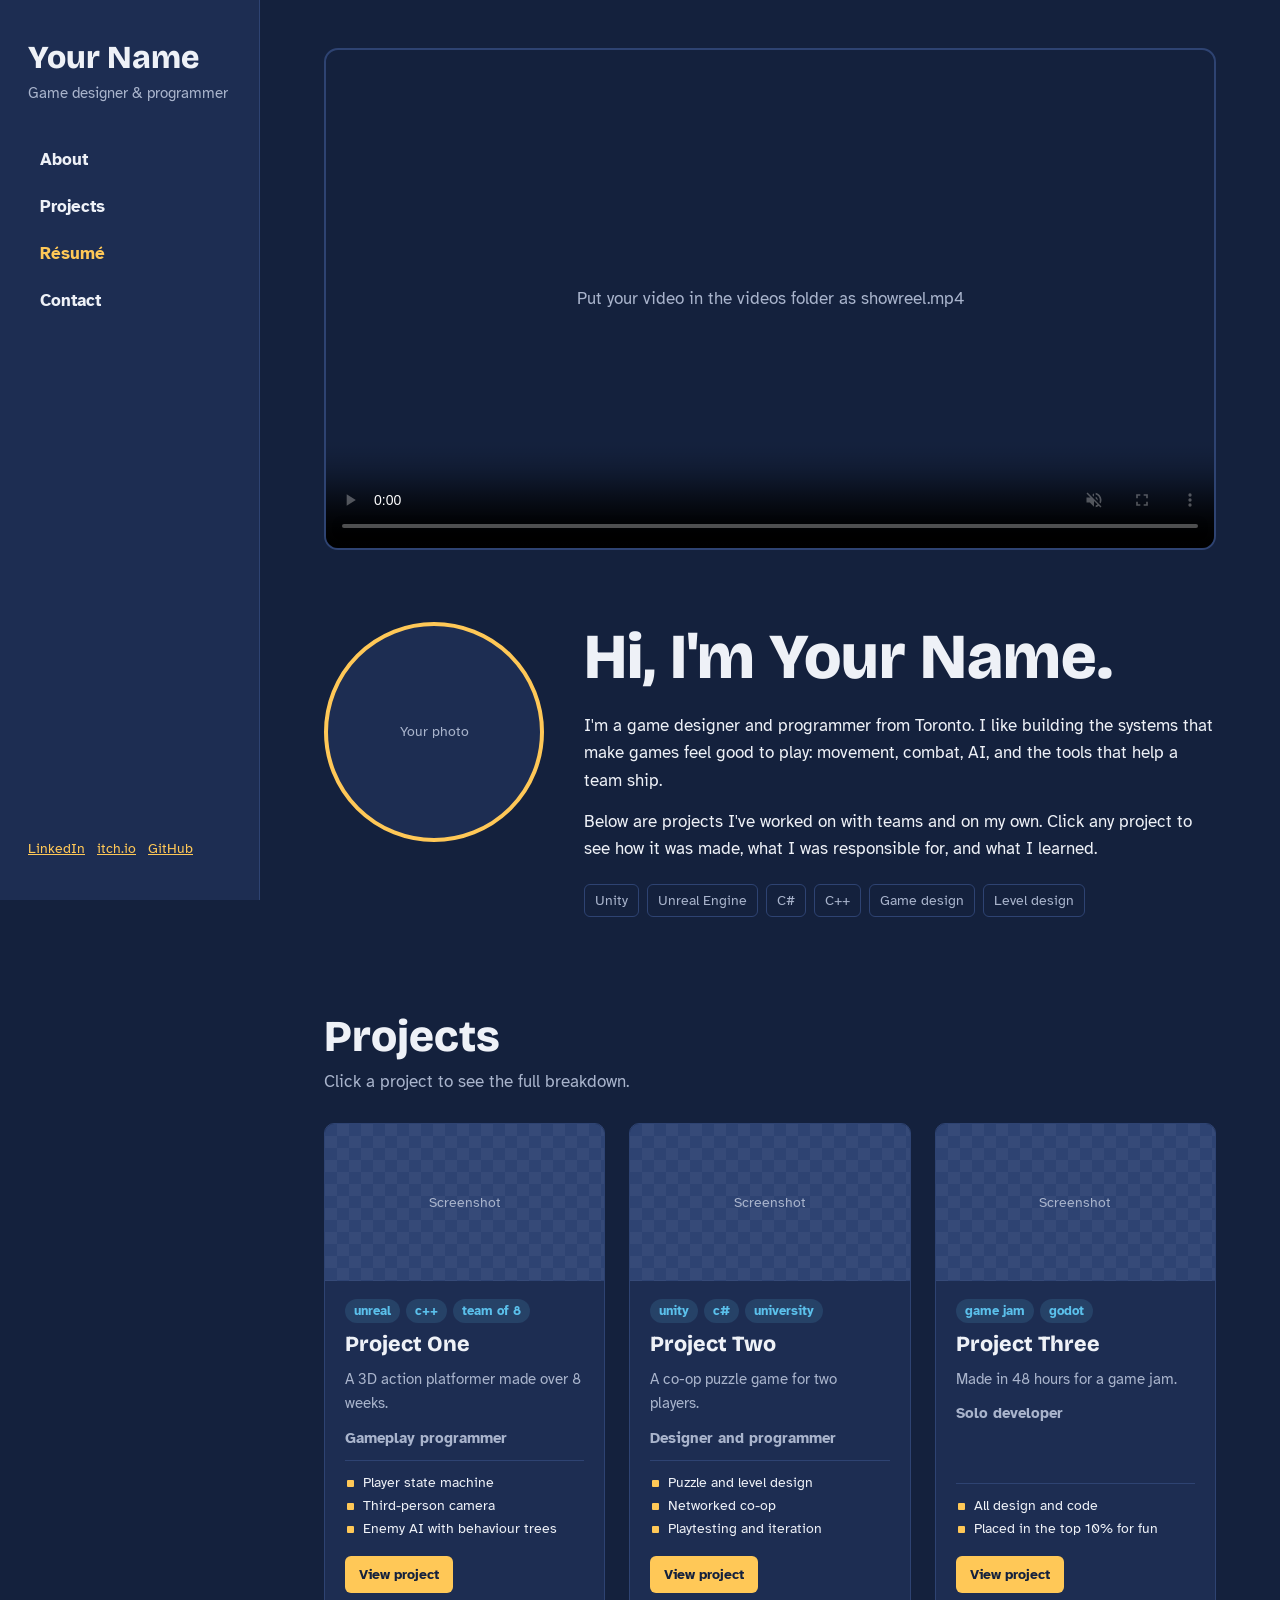
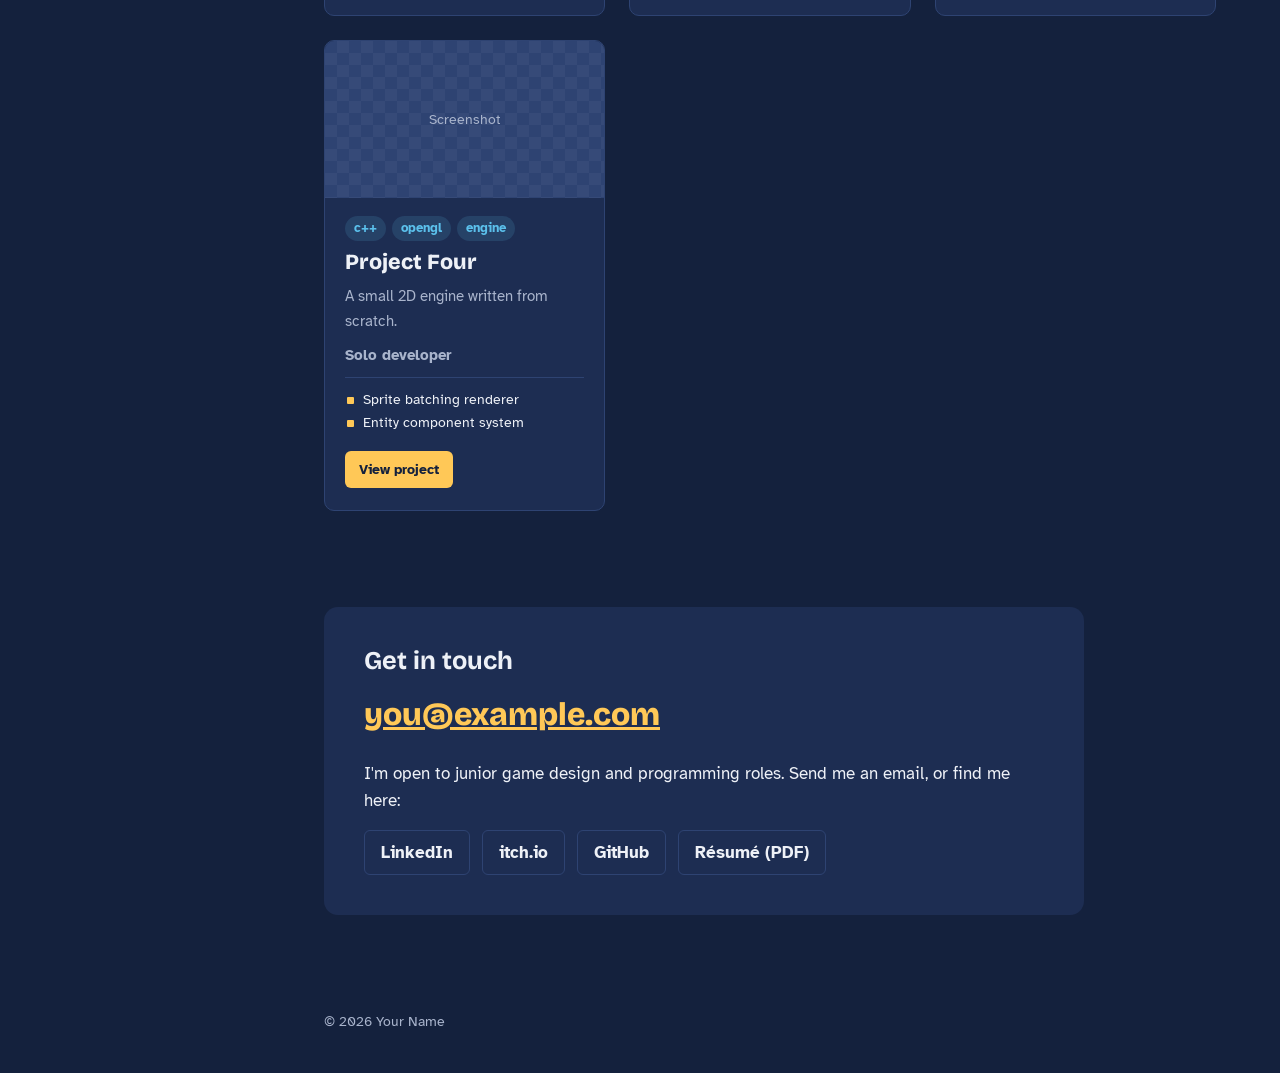
==== index.html @ f571003e "more copy paste yes" ====
<!DOCTYPE html>
<html lang="en">
<head>
<meta charset="UTF-8">
<meta name="viewport" content="width=device-width, initial-scale=1">
<title>Your Name – Game Design & Programming Portfolio</title>
<meta name="description" content="Game design and programming portfolio of Your Name.">
<link rel="preconnect" href="https://fonts.googleapis.com">
<link rel="preconnect" href="https://fonts.gstatic.com" crossorigin>
<link href="https://fonts.googleapis.com/css2?family=Bricolage+Grotesque:opsz,wght@12..96,500;12..96,800&family=Atkinson+Hyperlegible:ital,wght@0,400;0,700;1,400&display=swap" rel="stylesheet">
<link rel="stylesheet" href="style.css">
</head>
<body>

<!-- ===================== SIDEBAR ===================== -->
<aside class="sidebar">
  <a class="brand" href="index.html">
    <h1>Your Name</h1>
    <p>Game designer & programmer</p>
  </a>
  <ul class="nav">
    <li><a href="#about">About</a></li>
    <li><a href="#projects">Projects</a></li>
    <li><a class="resume" href="resume.pdf">Résumé</a></li>
    <li><a href="#contact">Contact</a></li>
  </ul>
  <div class="socials">
    <a href="https://www.linkedin.com/">LinkedIn</a>
    <a href="https://itch.io/">itch.io</a>
    <a href="https://github.com/">GitHub</a>
  </div>
</aside>

<main>

  <!-- ===================== VIDEO ===================== -->
  <div class="showreel">
    <div class="placeholder">Put your video in the videos folder as showreel.mp4</div>
    <!-- Option A: your own video file (plays automatically, muted, on a loop) -->
    <video src="videos/showreel.mp4" poster="images/showreel-poster.jpg"
           autoplay muted loop playsinline controls></video>

    <!-- Option B: a YouTube video instead. Delete the <video> line above and use this.
         Replace VIDEO_ID with the code after "v=" in your YouTube link.
    <iframe src="https://www.youtube.com/embed/VIDEO_ID?autoplay=1&mute=1&loop=1&playlist=VIDEO_ID"
            title="My game development showreel" allow="autoplay; encrypted-media; fullscreen" allowfullscreen></iframe>
    -->
  </div>

  <!-- ===================== ABOUT ===================== -->
  <section id="about" class="about">
    <div class="portrait">
      <!-- Replace with: <img src="images/me.jpg" alt="Photo of Your Name"> -->
      Your photo
    </div>
    <div class="about-text">
      <h2>Hi, I'm Your Name.</h2>
      <p>I'm a game designer and programmer from Toronto. I like building the systems that make games feel good to play: movement, combat, AI, and the tools that help a team ship.</p>
      <p>Below are projects I've worked on with teams and on my own. Click any project to see how it was made, what I was responsible for, and what I learned.</p>
      <ul class="skills">
        <li>Unity</li><li>Unreal Engine</li><li>C#</li><li>C++</li><li>Game design</li><li>Level design</li>
      </ul>
    </div>
  </section>

  <!-- ===================== PROJECTS ===================== -->
  <section id="projects">
    <div class="section-head">
      <h2>Projects</h2>
      <p>Click a project to see the full breakdown.</p>
    </div>
    <div class="grid">

      <!-- To add a project: copy one whole <a class="tile">…</a> block,
           and make a matching page in the projects folder. -->
      <a class="tile" href="projects/project-one.html">
        <div class="shot">Screenshot</div>
        <div class="body">
          <ul class="tags"><li>unreal</li><li>c++</li><li>team of 8</li></ul>
          <h3>Project One</h3>
          <p>A 3D action platformer made over 8 weeks.</p>
          <p class="role">Gameplay programmer</p>
          <ul class="did">
            <li>Player state machine</li>
            <li>Third-person camera</li>
            <li>Enemy AI with behaviour trees</li>
          </ul>
          <span class="view">View project</span>
        </div>
      </a>

      <a class="tile" href="projects/project-two.html">
        <div class="shot">Screenshot</div>
        <div class="body">
          <ul class="tags"><li>unity</li><li>c#</li><li>university</li></ul>
          <h3>Project Two</h3>
          <p>A co-op puzzle game for two players.</p>
          <p class="role">Designer and programmer</p>
          <ul class="did">
            <li>Puzzle and level design</li>
            <li>Networked co-op</li>
            <li>Playtesting and iteration</li>
          </ul>
          <span class="view">View project</span>
        </div>
      </a>

      <a class="tile" href="projects/project-three.html">
        <div class="shot">Screenshot</div>
        <div class="body">
          <ul class="tags"><li>game jam</li><li>godot</li></ul>
          <h3>Project Three</h3>
          <p>Made in 48 hours for a game jam.</p>
          <p class="role">Solo developer</p>
          <ul class="did">
            <li>All design and code</li>
            <li>Placed in the top 10% for fun</li>
          </ul>
          <span class="view">View project</span>
        </div>
      </a>

      <a class="tile" href="projects/project-four.html">
        <div class="shot">Screenshot</div>
        <div class="body">
          <ul class="tags"><li>c++</li><li>opengl</li><li>engine</li></ul>
          <h3>Project Four</h3>
          <p>A small 2D engine written from scratch.</p>
          <p class="role">Solo developer</p>
          <ul class="did">
            <li>Sprite batching renderer</li>
            <li>Entity component system</li>
          </ul>
          <span class="view">View project</span>
        </div>
      </a>

    </div>
  </section>

  <!-- ===================== CONTACT ===================== -->
  <section id="contact">
    <div class="contact">
      <h2>Get in touch</h2>
      <a class="email" href="mailto:you@example.com">you@example.com</a>
      <p>I'm open to junior game design and programming roles. Send me an email, or find me here:</p>
      <ul class="links">
        <li><a href="https://www.linkedin.com/">LinkedIn</a></li>
        <li><a href="https://itch.io/">itch.io</a></li>
        <li><a href="https://github.com/">GitHub</a></li>
        <li><a href="resume.pdf">Résumé (PDF)</a></li>
      </ul>
    </div>
  </section>

  <footer>© 2026 Your Name</footer>

</main>
</body>
</html>
---- style.css ----
/* ===== Colours: change these to restyle the whole site ===== */
:root {
  --bg: #14213D;        /* page background */
  --panel: #1D2D52;     /* cards and sidebar */
  --line: #2E4372;      /* borders */
  --text: #EEF1F7;      /* main text */
  --muted: #A9B4CC;     /* secondary text */
  --coin: #FFC857;      /* main accent */
  --sky: #5BC0EB;       /* tag colour */
  --sidebar: 260px;
}

* { box-sizing: border-box; margin: 0; padding: 0; }
html { scroll-behavior: smooth; scroll-padding-top: 24px; }
@media (prefers-reduced-motion: reduce) { html { scroll-behavior: auto; } }

body {
  background: var(--bg);
  color: var(--text);
  font-family: "Atkinson Hyperlegible", "Segoe UI", system-ui, sans-serif;
  font-size: 17px;
  line-height: 1.6;
}
h1, h2, h3 {
  font-family: "Bricolage Grotesque", "Arial Black", system-ui, sans-serif;
  line-height: 1.1;
}
a { color: var(--coin); }
a:focus-visible, .tile:focus-visible { outline: 3px solid var(--coin); outline-offset: 3px; }
img { max-width: 100%; display: block; }

/* ===== Sidebar navigation ===== */
.sidebar {
  position: fixed; inset: 0 auto 0 0; width: var(--sidebar);
  background: var(--panel); border-right: 1px solid var(--line);
  padding: 40px 28px; display: flex; flex-direction: column; gap: 32px;
}
.brand { text-decoration: none; color: var(--text); }
.brand h1 { font-size: 2rem; font-weight: 800; }
.brand p { color: var(--muted); font-size: .95rem; margin-top: 6px; }
.nav { list-style: none; display: flex; flex-direction: column; gap: 4px; }
.nav a {
  display: block; padding: 8px 12px; border-radius: 6px;
  color: var(--text); text-decoration: none; font-weight: 700;
}
.nav a:hover { background: var(--line); }
.nav .resume { color: var(--coin); }
.sidebar .socials { margin-top: auto; display: flex; flex-wrap: wrap; gap: 12px; font-size: .9rem; }

/* ===== Main content ===== */
main { margin-left: var(--sidebar); padding: 48px clamp(20px, 5vw, 72px) 40px; max-width: 1200px; }
section { margin-bottom: 96px; }
.section-head { margin-bottom: 28px; }
.section-head h2 { font-size: clamp(2rem, 4vw, 2.75rem); font-weight: 800; }
.section-head p { color: var(--muted); margin-top: 6px; }

/* ===== Video at the top ===== */
.showreel {
  position: relative; margin-bottom: 72px;
  aspect-ratio: 16 / 9; max-height: 72vh; width: 100%;
  border-radius: 14px; overflow: hidden;
  border: 2px solid var(--line);
}
.showreel video, .showreel iframe {
  position: absolute; inset: 0; width: 100%; height: 100%;
  object-fit: cover; border: 0;
}
.showreel .placeholder {
  position: absolute; inset: 0; display: grid; place-items: center;
  color: var(--muted); text-align: center; padding: 20px;
}

/* About */
.about { display: grid; grid-template-columns: 220px 1fr; gap: 40px; align-items: start; }
.portrait {
  aspect-ratio: 1; border-radius: 50%; overflow: hidden;
  border: 4px solid var(--coin); background: var(--panel);
  display: grid; place-items: center; color: var(--muted); font-size: .9rem;
}
.portrait img { width: 100%; height: 100%; object-fit: cover; }
.about-text { max-width: 64ch; }
.about-text h2 { font-size: clamp(2.4rem, 6vw, 4rem); font-weight: 800; margin-bottom: 20px; }
.about-text p + p { margin-top: 14px; }
.skills { display: flex; flex-wrap: wrap; gap: 8px; margin-top: 22px; list-style: none; }
.skills li { border: 1px solid var(--line); border-radius: 6px; padding: 4px 10px; font-size: .9rem; color: var(--muted); }

/* ===== Project tiles ===== */
.grid { display: grid; grid-template-columns: repeat(auto-fill, minmax(280px, 1fr)); gap: 24px; }
.tile {
  display: flex; flex-direction: column;
  background: var(--panel); border: 1px solid var(--line); border-radius: 10px; overflow: hidden;
  text-decoration: none; color: var(--text);
  transition: transform .15s ease, border-color .15s ease;
}
.tile:hover { transform: translateY(-4px); border-color: var(--coin); }
@media (prefers-reduced-motion: reduce) { .tile { transition: none; } .tile:hover { transform: none; } }
.tile .shot { aspect-ratio: 16 / 9; }
.tile .body { padding: 18px 20px 22px; display: flex; flex-direction: column; gap: 10px; flex: 1; }
.tile h3 { font-size: 1.35rem; font-weight: 800; }
.tile p { color: var(--muted); font-size: .95rem; }
.role { font-size: .9rem; font-weight: 700; }
.tile ul.did { list-style: none; font-size: .9rem; border-top: 1px solid var(--line); padding-top: 10px; margin-top: auto; }
.tile .view {
  align-self: flex-start; margin-top: 6px;
  background: var(--coin); color: var(--bg); font-weight: 700; font-size: .9rem;
  padding: 7px 14px; border-radius: 6px;
}
.tile:hover .view { filter: brightness(1.1); }

ul.did li, .detail ul.did li { padding-left: 18px; position: relative; }
ul.did li::before {
  content: ""; position: absolute; left: 2px; top: .6em;
  width: 7px; height: 7px; background: var(--coin); border-radius: 1px;
}

.tags { display: flex; flex-wrap: wrap; gap: 6px; list-style: none; }
.tags li {
  font-size: .8rem; font-weight: 700; padding: 2px 9px; border-radius: 999px;
  background: rgba(91, 192, 235, .14); color: var(--sky);
}

/* Image placeholder — replace each .shot div's contents with an <img> */
.shot {
  background-color: var(--line);
  background-image:
    linear-gradient(45deg, rgba(255,255,255,.04) 25%, transparent 25%, transparent 75%, rgba(255,255,255,.04) 75%),
    linear-gradient(45deg, rgba(255,255,255,.04) 25%, transparent 25%, transparent 75%, rgba(255,255,255,.04) 75%);
  background-size: 24px 24px; background-position: 0 0, 12px 12px;
  display: grid; place-items: center; color: var(--muted); font-size: .9rem;
}
.shot img { width: 100%; height: 100%; object-fit: cover; }

/* Contact */
.contact { background: var(--panel); border-radius: 14px; padding: 40px; max-width: 760px; }
.contact .email { font-family: "Bricolage Grotesque", system-ui, sans-serif; font-size: clamp(1.3rem, 3vw, 2rem); font-weight: 800; display: inline-block; margin: 14px 0 20px; word-break: break-all; }
.contact .links { display: flex; flex-wrap: wrap; gap: 12px; list-style: none; margin-top: 16px; }
.contact .links a { display: inline-block; padding: 8px 16px; border: 1px solid var(--line); border-radius: 6px; text-decoration: none; color: var(--text); font-weight: 700; }
.contact .links a:hover { border-color: var(--coin); }

footer { color: var(--muted); font-size: .85rem; }

/* ===== Project detail pages ===== */
.back { display: inline-block; margin-bottom: 24px; font-weight: 700; text-decoration: none; }
.back:hover { text-decoration: underline; }
.detail-head { margin-bottom: 28px; }
.detail-head h2 { font-size: clamp(2.4rem, 6vw, 4rem); font-weight: 800; margin: 12px 0 10px; }
.detail-head .lede { color: var(--muted); font-size: 1.15rem; max-width: 60ch; }
.facts {
  display: grid; grid-template-columns: repeat(auto-fit, minmax(150px, 1fr)); gap: 1px;
  background: var(--line); border: 1px solid var(--line); border-radius: 10px; overflow: hidden;
  margin: 32px 0 56px;
}
.facts div { background: var(--panel); padding: 16px 18px; }
.facts dt { color: var(--muted); font-size: .85rem; }
.facts dd { font-weight: 700; }
.detail section { margin-bottom: 56px; max-width: 70ch; }
.detail section.wide { max-width: none; }
.detail h3 { font-size: 1.75rem; font-weight: 800; margin-bottom: 14px; }
.detail p + p { margin-top: 14px; }
.detail ul.did { list-style: none; display: grid; gap: 6px; }
.gallery { display: grid; grid-template-columns: repeat(auto-fill, minmax(260px, 1fr)); gap: 16px; }
.gallery .shot { aspect-ratio: 16 / 9; border-radius: 8px; overflow: hidden; }
.buttons { display: flex; flex-wrap: wrap; gap: 12px; }
.btn {
  display: inline-block; padding: 10px 18px; border-radius: 6px; font-weight: 700; text-decoration: none;
  border: 1px solid var(--line); color: var(--text);
}
.btn.primary { background: var(--coin); border-color: var(--coin); color: var(--bg); }
.btn:hover { border-color: var(--coin); }
.next-project { border-top: 1px solid var(--line); padding-top: 28px; display: flex; justify-content: space-between; gap: 16px; flex-wrap: wrap; }

/* ===== Phones and small screens ===== */
@media (max-width: 900px) {
  .sidebar {
    position: sticky; top: 0; inset: auto; width: 100%; z-index: 10;
    flex-direction: row; align-items: center; gap: 16px; padding: 12px 20px;
    border-right: none; border-bottom: 1px solid var(--line); overflow-x: auto;
  }
  .brand h1 { font-size: 1.3rem; white-space: nowrap; }
  .brand p, .sidebar .socials { display: none; }
  .nav { flex-direction: row; gap: 2px; }
  .nav a { white-space: nowrap; padding: 6px 10px; font-size: .9rem; }
  main { margin-left: 0; padding-top: 28px; }
  html { scroll-padding-top: 72px; }
  .about { grid-template-columns: 1fr; }
  .portrait { width: 160px; }
  .showreel { margin-bottom: 48px; }
}
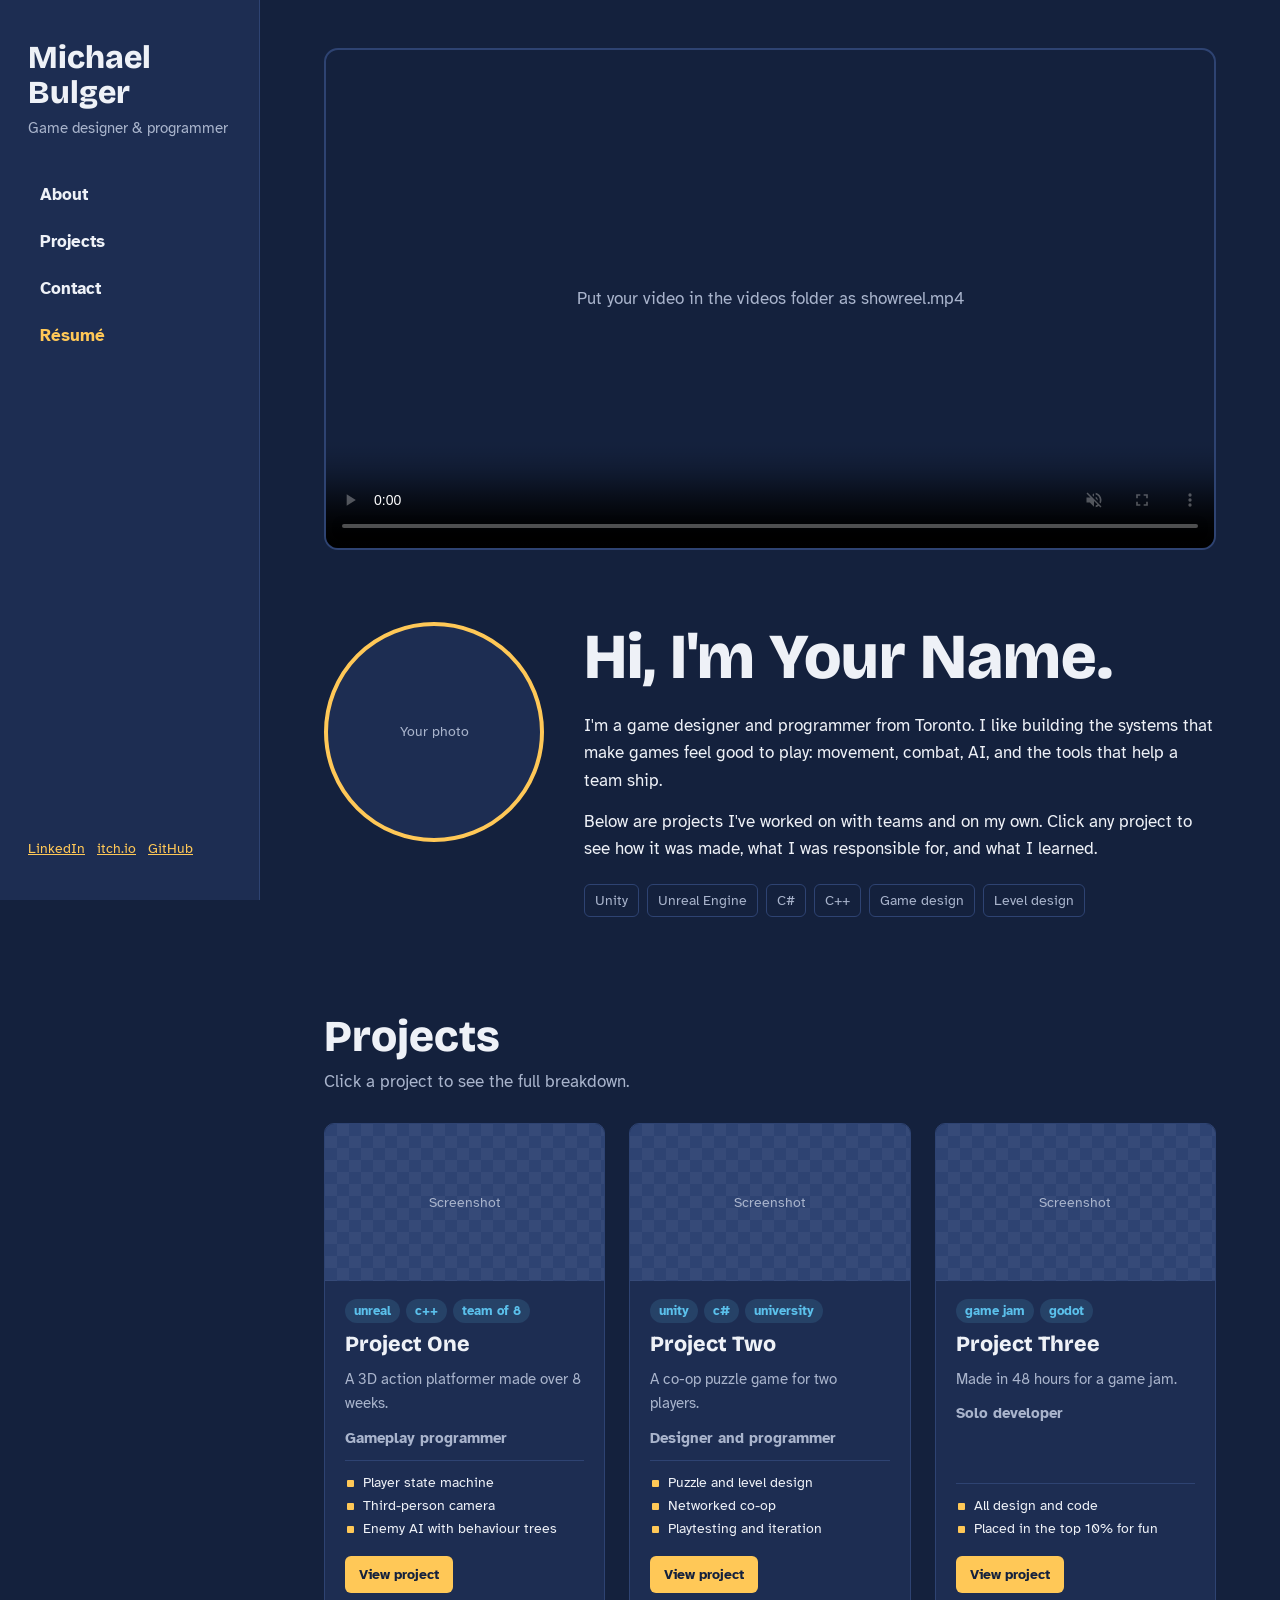
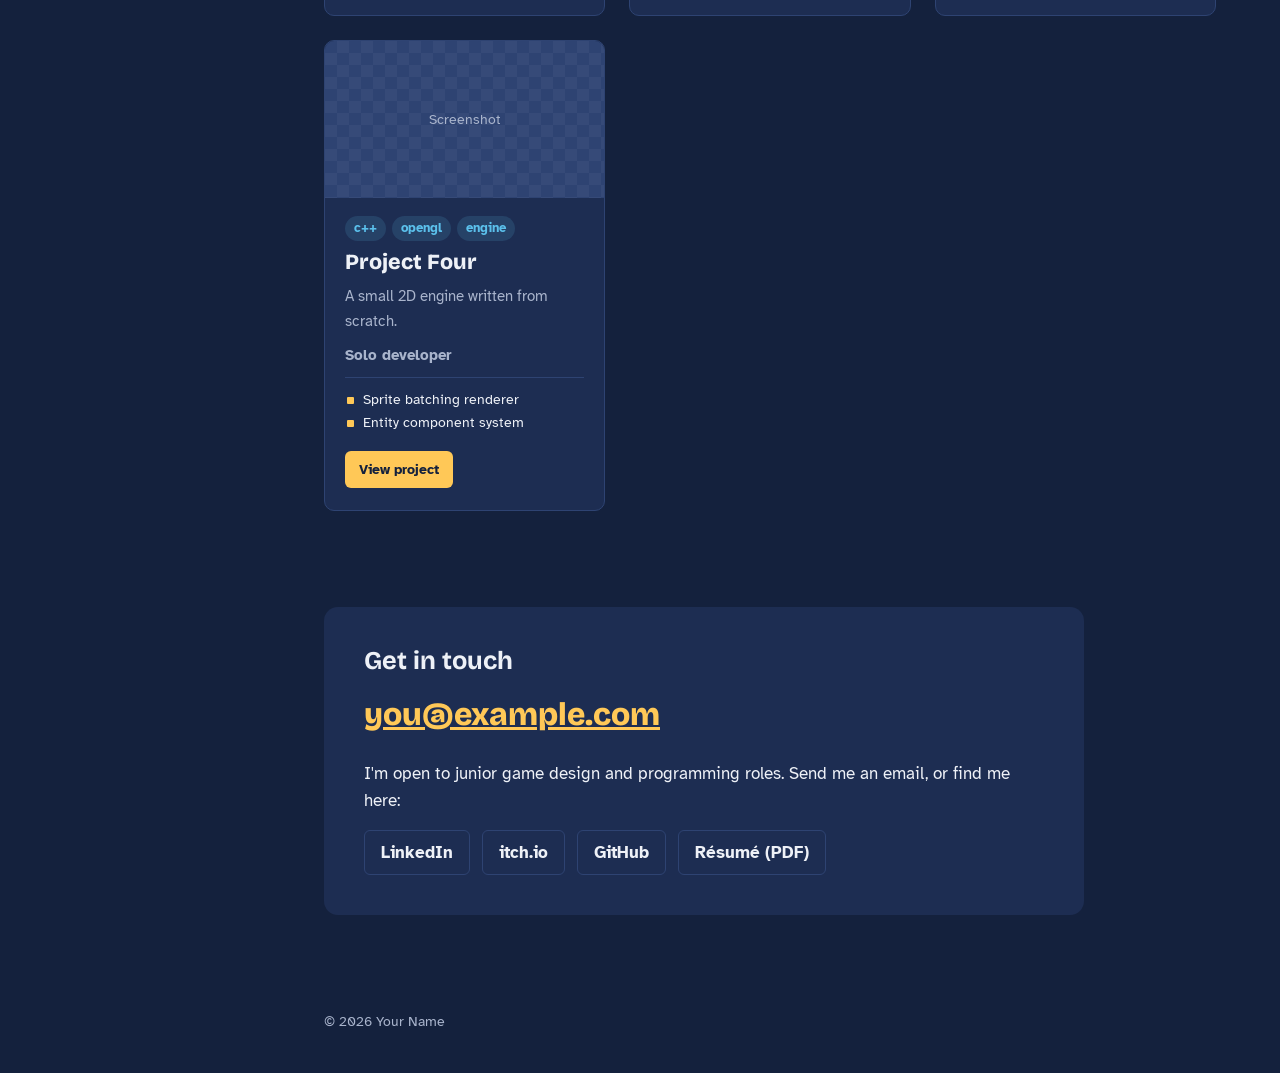
==== commit d17910f6: "links" ====
--- a/index.html
+++ b/index.html
@@ -15,19 +15,19 @@
 <!-- ===================== SIDEBAR ===================== -->
 <aside class="sidebar">
   <a class="brand" href="index.html">
-    <h1>Your Name</h1>
+    <h1>Michael Bulger</h1>
     <p>Game designer & programmer</p>
   </a>
   <ul class="nav">
     <li><a href="#about">About</a></li>
     <li><a href="#projects">Projects</a></li>
+    <li><a href="#contact">Contact</a></li>
     <li><a class="resume" href="resume.pdf">Résumé</a></li>
-    <li><a href="#contact">Contact</a></li>
   </ul>
   <div class="socials">
-    <a href="https://www.linkedin.com/">LinkedIn</a>
-    <a href="https://itch.io/">itch.io</a>
-    <a href="https://github.com/">GitHub</a>
+    <a href="https://www.linkedin.com/in/michael-bulger-a49631441/">LinkedIn</a>
+    <a href="https://reglub.itch.io/">itch.io</a>
+    <a href="https://github.com/Reglub">GitHub</a>
   </div>
 </aside>
 
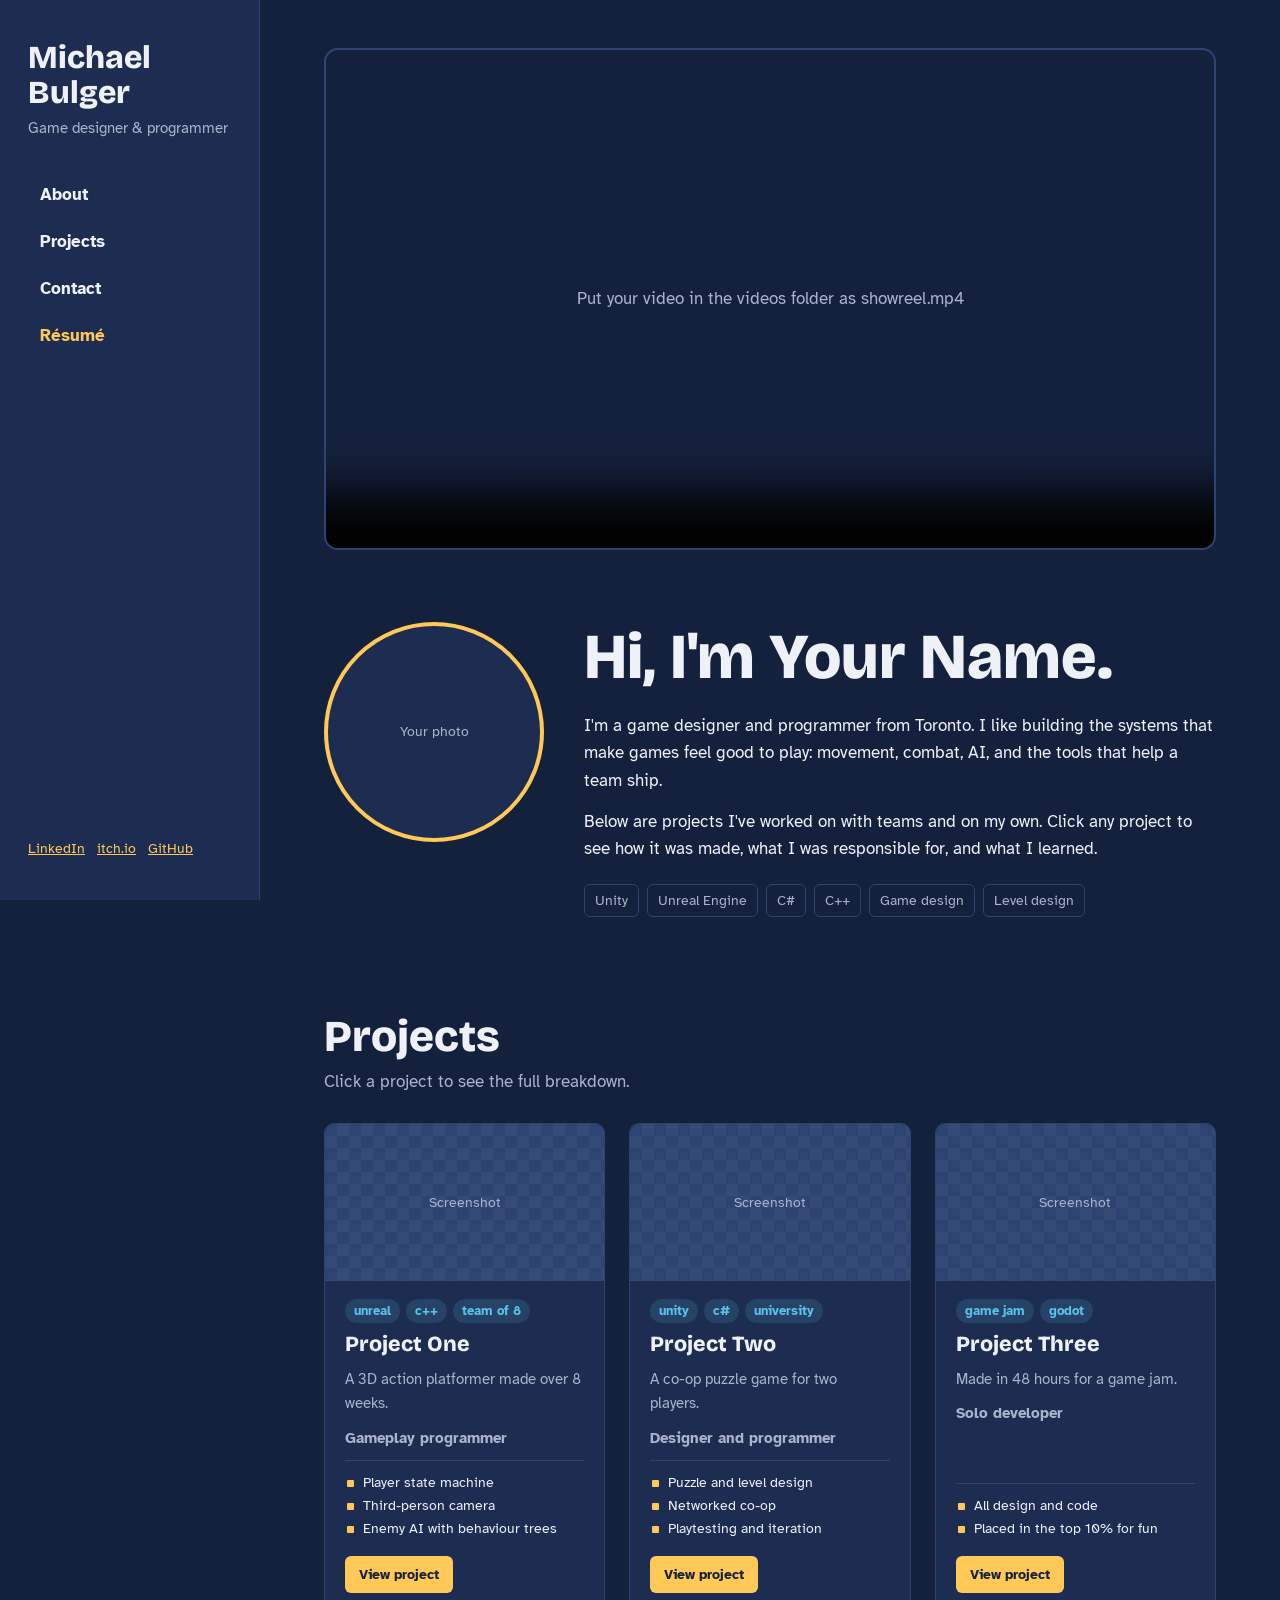
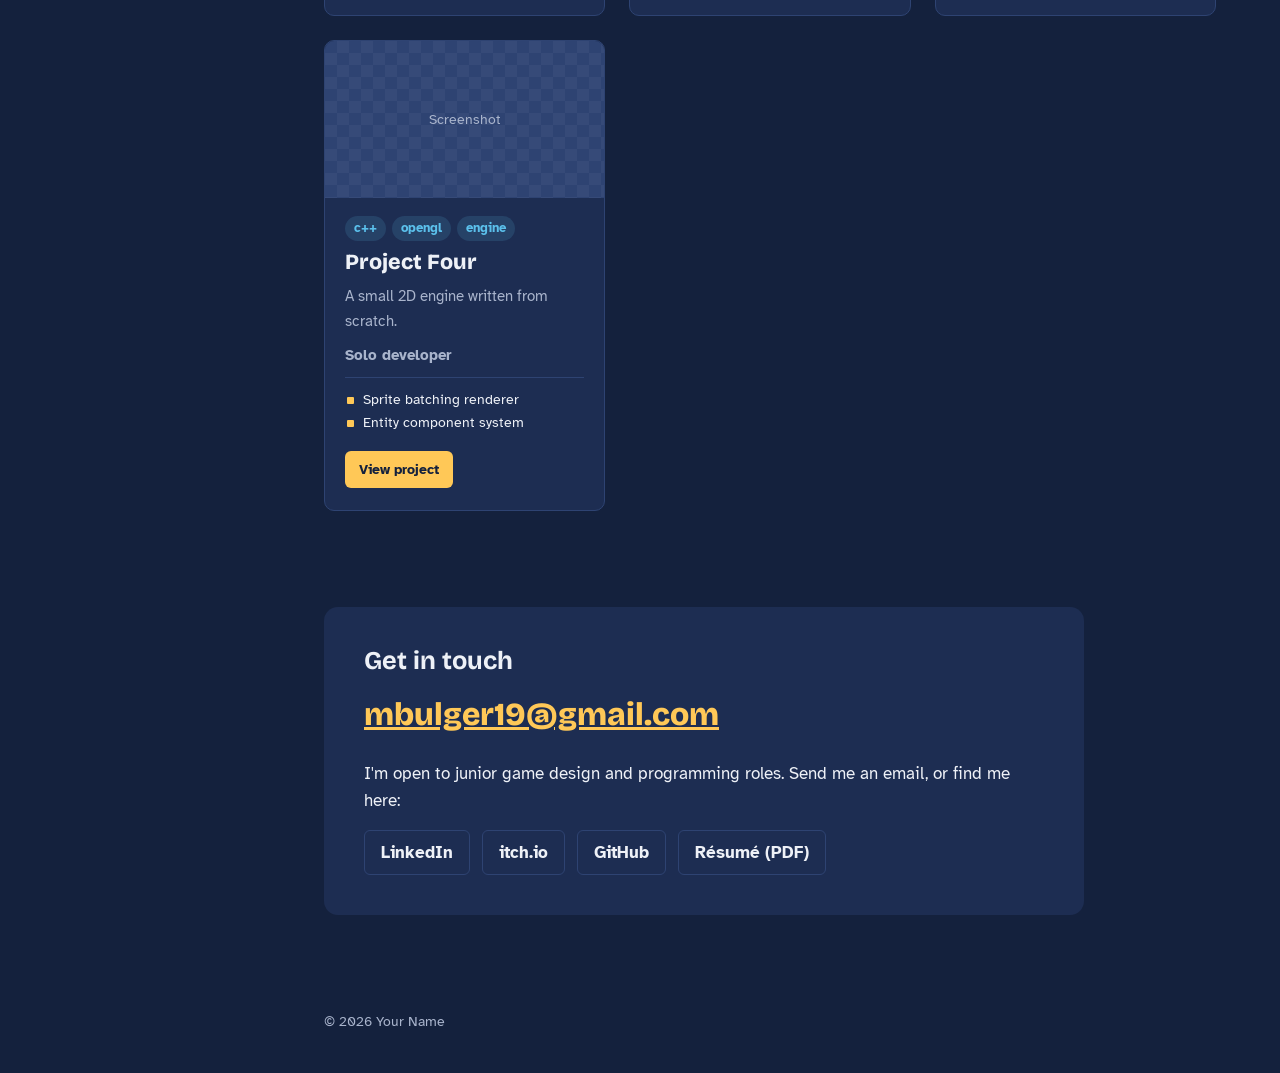
==== commit 43110449: "email link" ====
--- a/index.html
+++ b/index.html
@@ -4,7 +4,7 @@
 <meta charset="UTF-8">
 <meta name="viewport" content="width=device-width, initial-scale=1">
 <title>Your Name – Game Design & Programming Portfolio</title>
-<meta name="description" content="Game design and programming portfolio of Your Name.">
+<meta name="description" content="Game design and programming portfolio of Michael Bulger.">
 <link rel="preconnect" href="https://fonts.googleapis.com">
 <link rel="preconnect" href="https://fonts.gstatic.com" crossorigin>
 <link href="https://fonts.googleapis.com/css2?family=Bricolage+Grotesque:opsz,wght@12..96,500;12..96,800&family=Atkinson+Hyperlegible:ital,wght@0,400;0,700;1,400&display=swap" rel="stylesheet">
@@ -142,7 +142,7 @@
   <section id="contact">
     <div class="contact">
       <h2>Get in touch</h2>
-      <a class="email" href="mailto:you@example.com">you@example.com</a>
+      <a class="email" href="mailto:mbulger19@gmail.com">mbulger19@gmail.com</a>
       <p>I'm open to junior game design and programming roles. Send me an email, or find me here:</p>
       <ul class="links">
         <li><a href="https://www.linkedin.com/">LinkedIn</a></li>
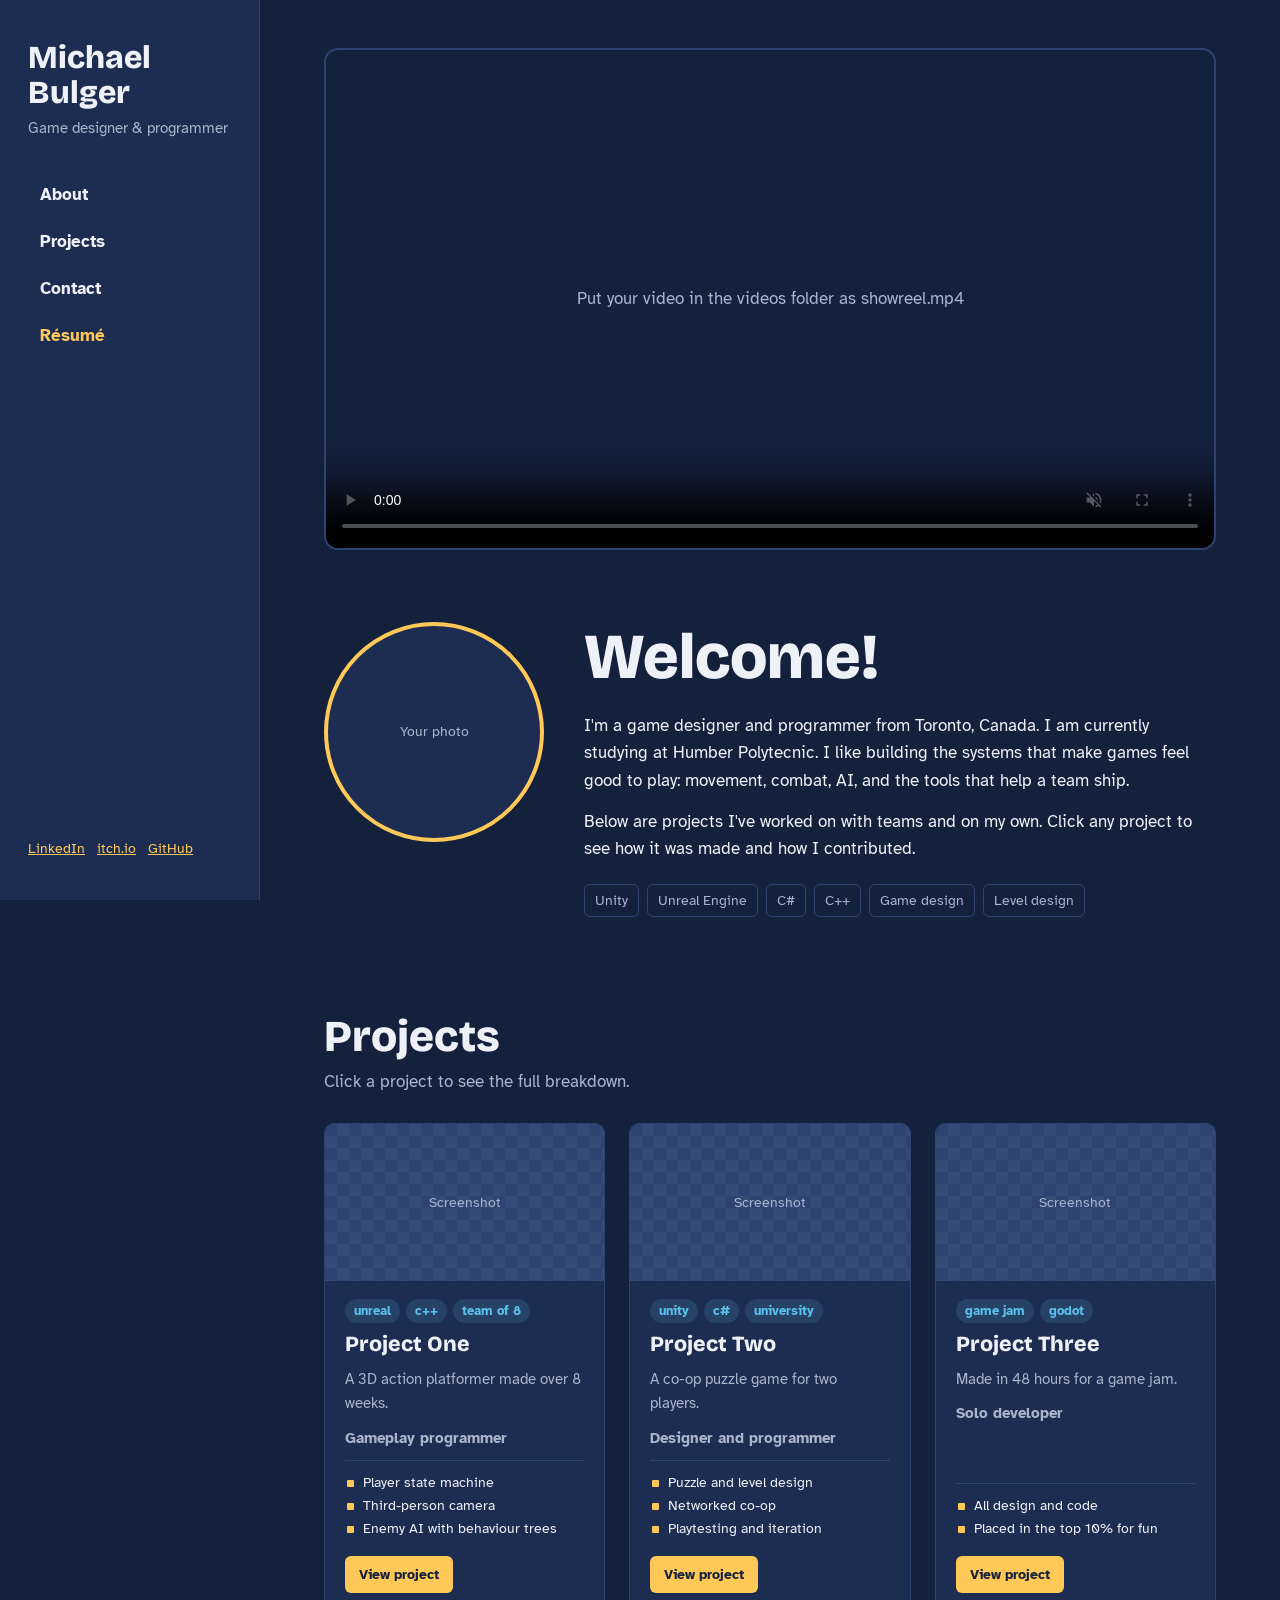
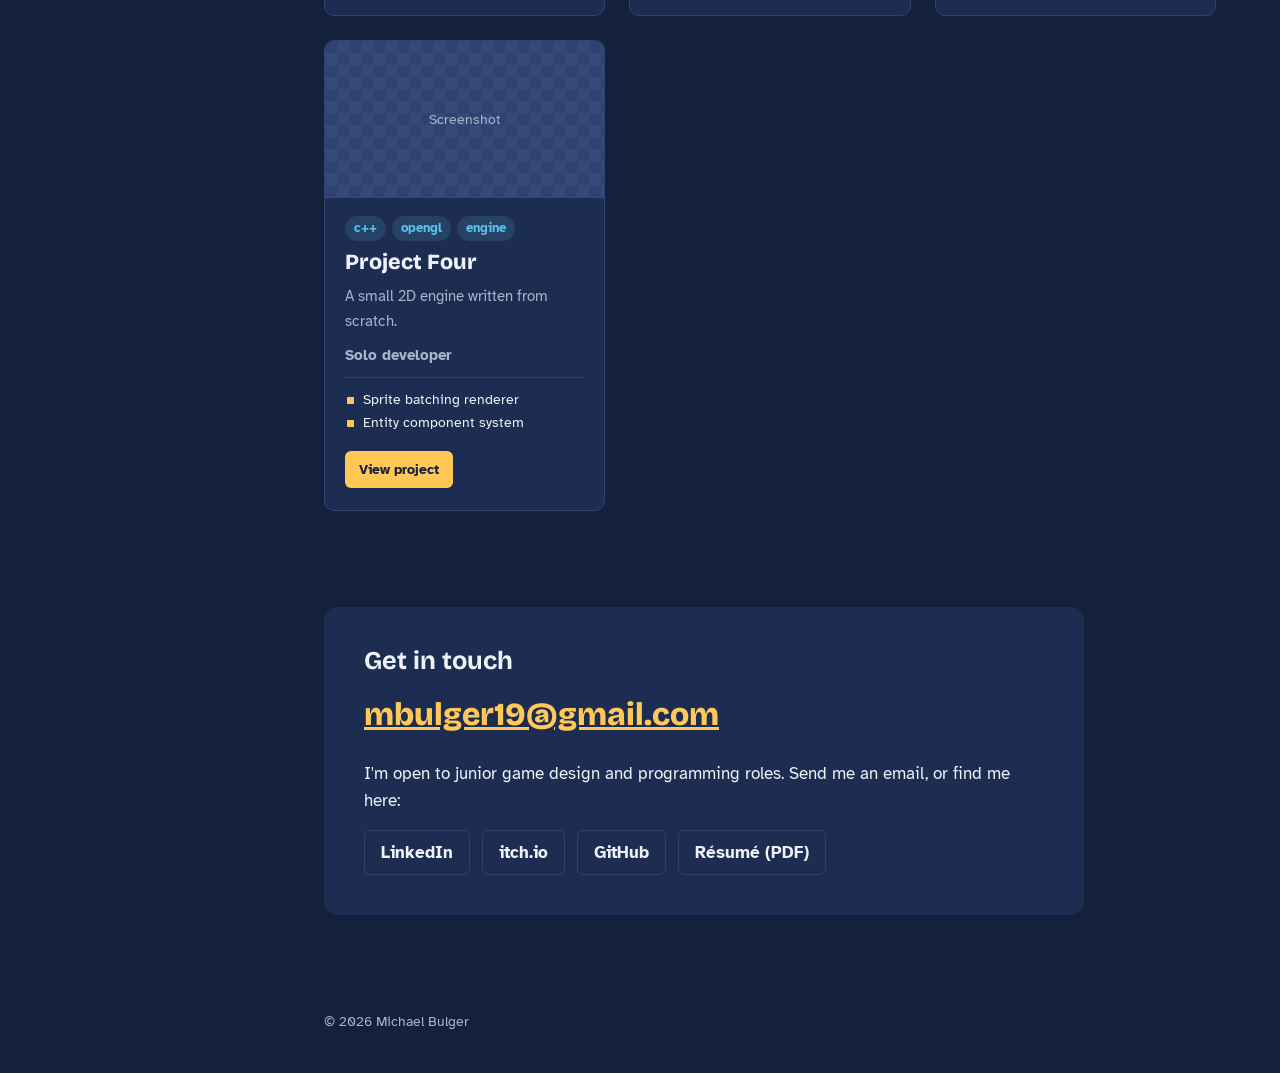
==== commit 7595b9cc: "Update index.html" ====
--- a/index.html
+++ b/index.html
@@ -54,9 +54,9 @@
       Your photo
     </div>
     <div class="about-text">
-      <h2>Hi, I'm Your Name.</h2>
-      <p>I'm a game designer and programmer from Toronto. I like building the systems that make games feel good to play: movement, combat, AI, and the tools that help a team ship.</p>
-      <p>Below are projects I've worked on with teams and on my own. Click any project to see how it was made, what I was responsible for, and what I learned.</p>
+      <h2>Welcome!</h2>
+      <p>I'm a game designer and programmer from Toronto, Canada. I am currently studying at Humber Polytecnic. I like building the systems that make games feel good to play: movement, combat, AI, and the tools that help a team ship.</p>
+      <p>Below are projects I've worked on with teams and on my own. Click any project to see how it was made and how I contributed.</p>
       <ul class="skills">
         <li>Unity</li><li>Unreal Engine</li><li>C#</li><li>C++</li><li>Game design</li><li>Level design</li>
       </ul>
@@ -153,7 +153,7 @@
     </div>
   </section>
 
-  <footer>© 2026 Your Name</footer>
+  <footer>© 2026 Michael Bulger</footer>
 
 </main>
 </body>
